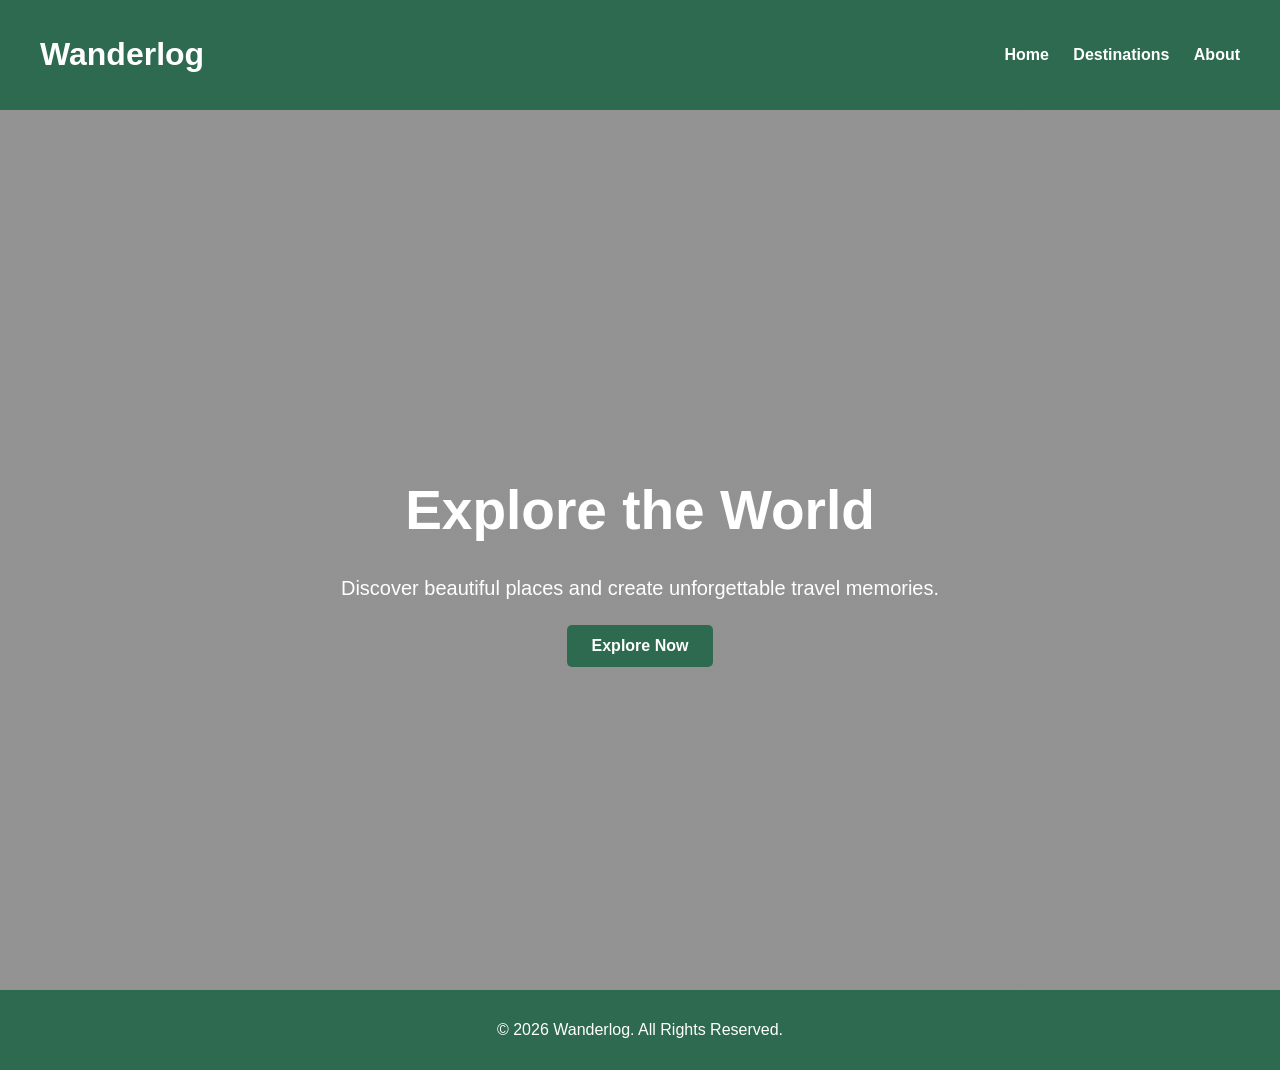
==== index.html @ 3f41f3ac "Created Wanderlog homepage" ====
<!DOCTYPE html>
<html lang="en">
<head>
    <meta charset="UTF-8">
    <meta name="viewport" content="width=device-width, initial-scale=1.0">
    <title>Wanderlog</title>
    <link rel="stylesheet" href="style.css">
</head>
<body>

<header>
    <h1>Wanderlog</h1>

    <nav>
        <a href="#">Home</a>
        <a href="#">Destinations</a>
        <a href="#">About</a>
    </nav>
</header>

<main>
   <section class="hero">
    <h2>Explore the World</h2>
    <p>Discover beautiful places and create unforgettable travel memories.</p>
    <a href="#" class="btn">Explore Now</a>
</section>
</main>

<footer>
    <p>© 2026 Wanderlog. All Rights Reserved.</p>
</footer>

</body>
</html>
---- style.css ----
body {
    margin: 0;
    font-family: Arial, sans-serif;
    background-color: #f4f4f4;
}

header {
    background-color: #2d6a4f;
    color: white;
    display: flex;
    justify-content: space-between;
    align-items: center;
    padding: 15px 40px;
}

nav a {
    color: white;
    text-decoration: none;
    margin-left: 20px;
    font-weight: bold;
}

section {
    text-align: center;
    padding: 80px 20px;
}

section h2 {
    font-size: 40px;
    color: #2d6a4f;
}

section p {
    font-size: 18px;
    color: #555;
}

button {
    background-color: #2d6a4f;
    color: white;
    border: none;
    padding: 12px 25px;
    font-size: 16px;
    border-radius: 5px;
    cursor: pointer;
}

footer {
    background-color: #2d6a4f;
    color: white;
    text-align: center;
    padding: 15px;
}


.hero {
    height: 80vh;
    display: flex;
    flex-direction: column;
    justify-content: center;
    align-items: center;
    text-align: center;
    background: linear-gradient(rgba(0,0,0,0.4), rgba(0,0,0,0.4)),
    url("https://images.unsplash.com/photo-1507525428034-b723cf961d3e");
    background-size: cover;
    background-position: center;
    color: white;
}

.hero h2 {
    font-size: 55px;
    margin-bottom: 15px;
    color:white
}

.hero p {
    font-size: 20px;
    margin-bottom: 25px;
    color:white;
}

.btn {
    background: #2d6a4f;
    color: white;
    padding: 12px 25px;
    text-decoration: none;
    border-radius: 5px;
    font-weight: bold;
}
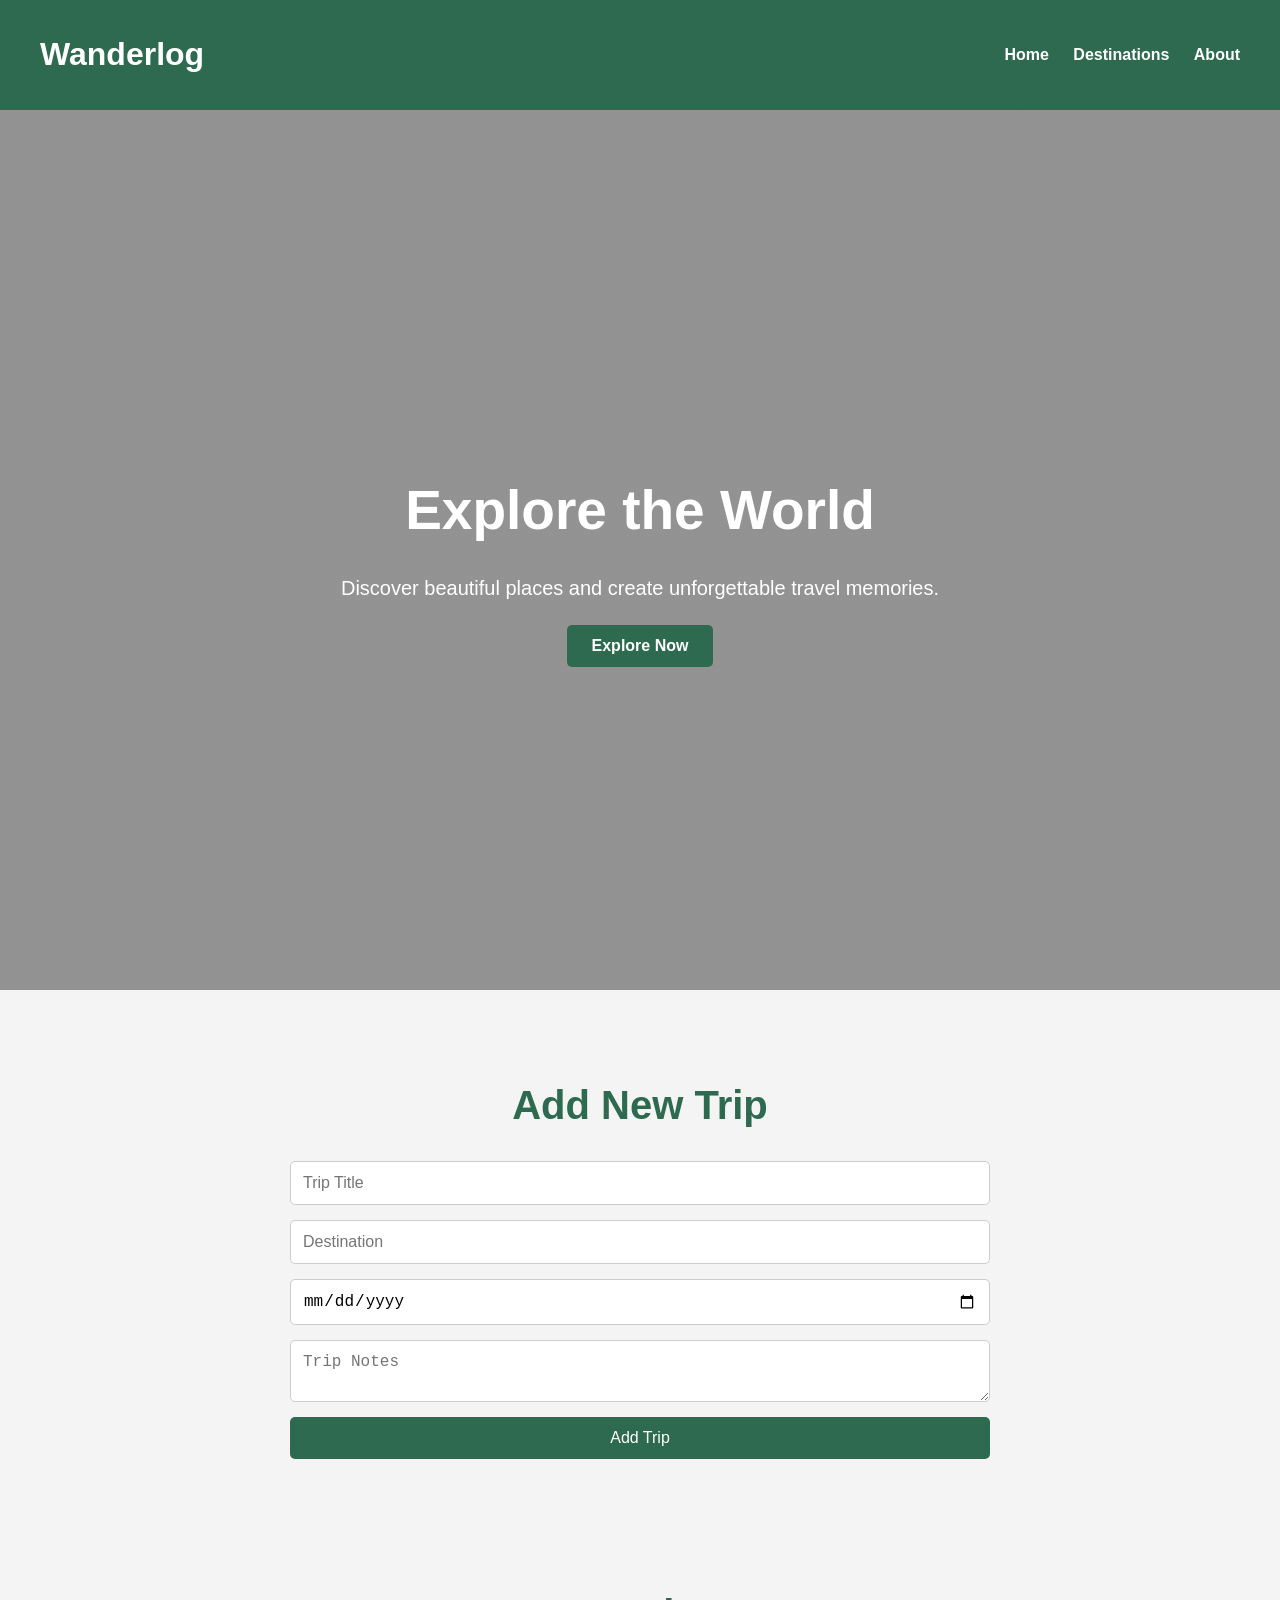
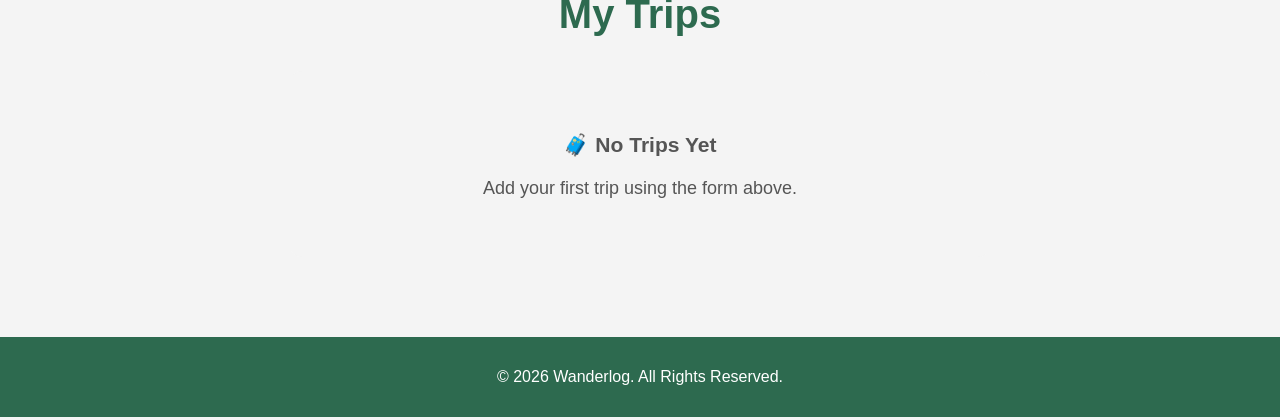
==== commit e5736cf3: "Complete Week 2 - Trip CRUD with LocalStorage" ====
--- a/index.html
+++ b/index.html
@@ -19,16 +19,44 @@
 </header>
 
 <main>
+</header>
    <section class="hero">
     <h2>Explore the World</h2>
     <p>Discover beautiful places and create unforgettable travel memories.</p>
     <a href="#" class="btn">Explore Now</a>
+</section>
+<section class="trip-form">
+
+    <h2>Add New Trip</h2>
+
+    <form id="tripForm">
+
+        <input type="text" id="title" placeholder="Trip Title" required>
+
+        <input type="text" id="destination" placeholder="Destination" required>
+
+        <input type="date" id="date" required>
+
+        <textarea id="notes" placeholder="Trip Notes"></textarea>
+
+        <button type="submit">Add Trip</button>
+
+    </form>
+
+</section>
+
+<section class="trip-list">
+
+    <h2>My Trips</h2>
+
+    <div id="tripContainer"></div>
+
 </section>
 </main>
 
 <footer>
     <p>© 2026 Wanderlog. All Rights Reserved.</p>
 </footer>
-
+<script src="script.js"></script>
 </body>
 </html>
--- a/style.css
+++ b/style.css
@@ -86,4 +86,190 @@
     text-decoration: none;
     border-radius: 5px;
     font-weight: bold;
-}+}
+
+.hero {
+    height: 80vh;
+    display: flex;
+    flex-direction: column;
+    justify-content: center;
+    align-items: center;
+    text-align: center;
+    background: linear-gradient(rgba(0,0,0,0.4), rgba(0,0,0,0.4)),
+    url("https://images.unsplash.com/photo-1507525428034-b723cf961d3e");
+    background-size: cover;
+    background-position: center;
+    color: white;
+}
+
+.hero h2 {
+    font-size: 55px;
+    margin-bottom: 15px;
+}
+
+@media (max-width: 768px) {
+
+    header{
+        flex-direction: column;
+        text-align: center;
+        padding: 20px;
+    }
+
+    nav{
+        margin-top: 15px;
+        display: flex;
+        flex-direction: column;
+        gap: 10px;
+    }
+
+    nav a{
+        margin: 0;
+    }
+
+    .hero h2{
+        font-size: 40px;
+    }
+
+    .hero p{
+        font-size: 16px;
+        padding: 0 15px;
+    }
+
+    .btn{
+        padding: 10px 20px;
+    }
+}
+
+.trip-form,
+.trip-list{
+    max-width:700px;
+    margin:40px auto;
+    padding:20px;
+}
+
+.trip-form h2,
+.trip-list h2{
+    text-align:center;
+    color:#2d6a4f;
+}
+
+#tripForm{
+    display:flex;
+    flex-direction:column;
+    gap:15px;
+}
+
+#tripForm input,
+#tripForm textarea{
+    padding:12px;
+    font-size:16px;
+    border:1px solid #ccc;
+    border-radius:5px;
+}
+
+#tripForm button{
+    background:#2d6a4f;
+    color:white;
+}
+
+.trip-list{
+    padding: 40px;
+    text-align: center;
+}
+
+#tripContainer{
+    display: grid;
+    grid-template-columns: repeat(auto-fit, minmax(280px, 1fr));
+    gap: 20px;
+    margin-top: 30px;
+}
+
+.trip-card{
+    background: white;
+    border-radius: 15px;
+    padding: 20px;
+    box-shadow: 0 8px 20px rgba(0,0,0,0.15);
+    transition: 0.3s;
+    text-align: left;
+}
+
+.trip-card:hover{
+    transform: translateY(-8px);
+}
+
+.trip-card h3{
+    color: #2d6a4f;
+    margin-bottom: 10px;
+}
+
+.trip-card p{
+    margin: 8px 0;
+    color: #555;
+}
+
+.trip-card button{
+    margin-top: 10px;
+    margin-right: 10px;
+    padding: 8px 15px;
+    border: none;
+    border-radius: 5px;
+    cursor: pointer;
+}
+
+.edit-btn{
+    background:#2d6a4f;
+    color:white;
+}
+
+.delete-btn{
+    background:#e63946;
+    color:white;
+}
+
+#tripContainer {
+    display: grid;
+    grid-template-columns: repeat(auto-fit, minmax(280px, 1fr));
+    gap: 20px;
+    margin-top: 30px;
+}
+
+.trip-card {
+    background: linear-gradient(135deg, #2d6a4f, #52b788);
+    color: white;
+    padding: 20px;
+    border-radius: 15px;
+    box-shadow: 0 8px 20px rgba(0,0,0,0.2);
+    transition: 0.3s;
+}
+
+.trip-card:hover {
+    transform: translateY(-8px);
+}
+
+.trip-card h3 {
+    margin: 0;
+    font-size: 24px;
+}
+
+.trip-card p {
+    margin: 10px 0;
+    color: white;
+}
+
+.trip-card .date {
+    background: rgba(255,255,255,0.2);
+    display: inline-block;
+    padding: 5px 12px;
+    border-radius: 20px;
+    font-size: 14px;
+}
+
+.empty-state {
+    text-align: center;
+    padding: 40px;
+    background: #f4f4f4;
+    border-radius: 12px;
+    color: #555;
+    font-size: 18px;
+}
+
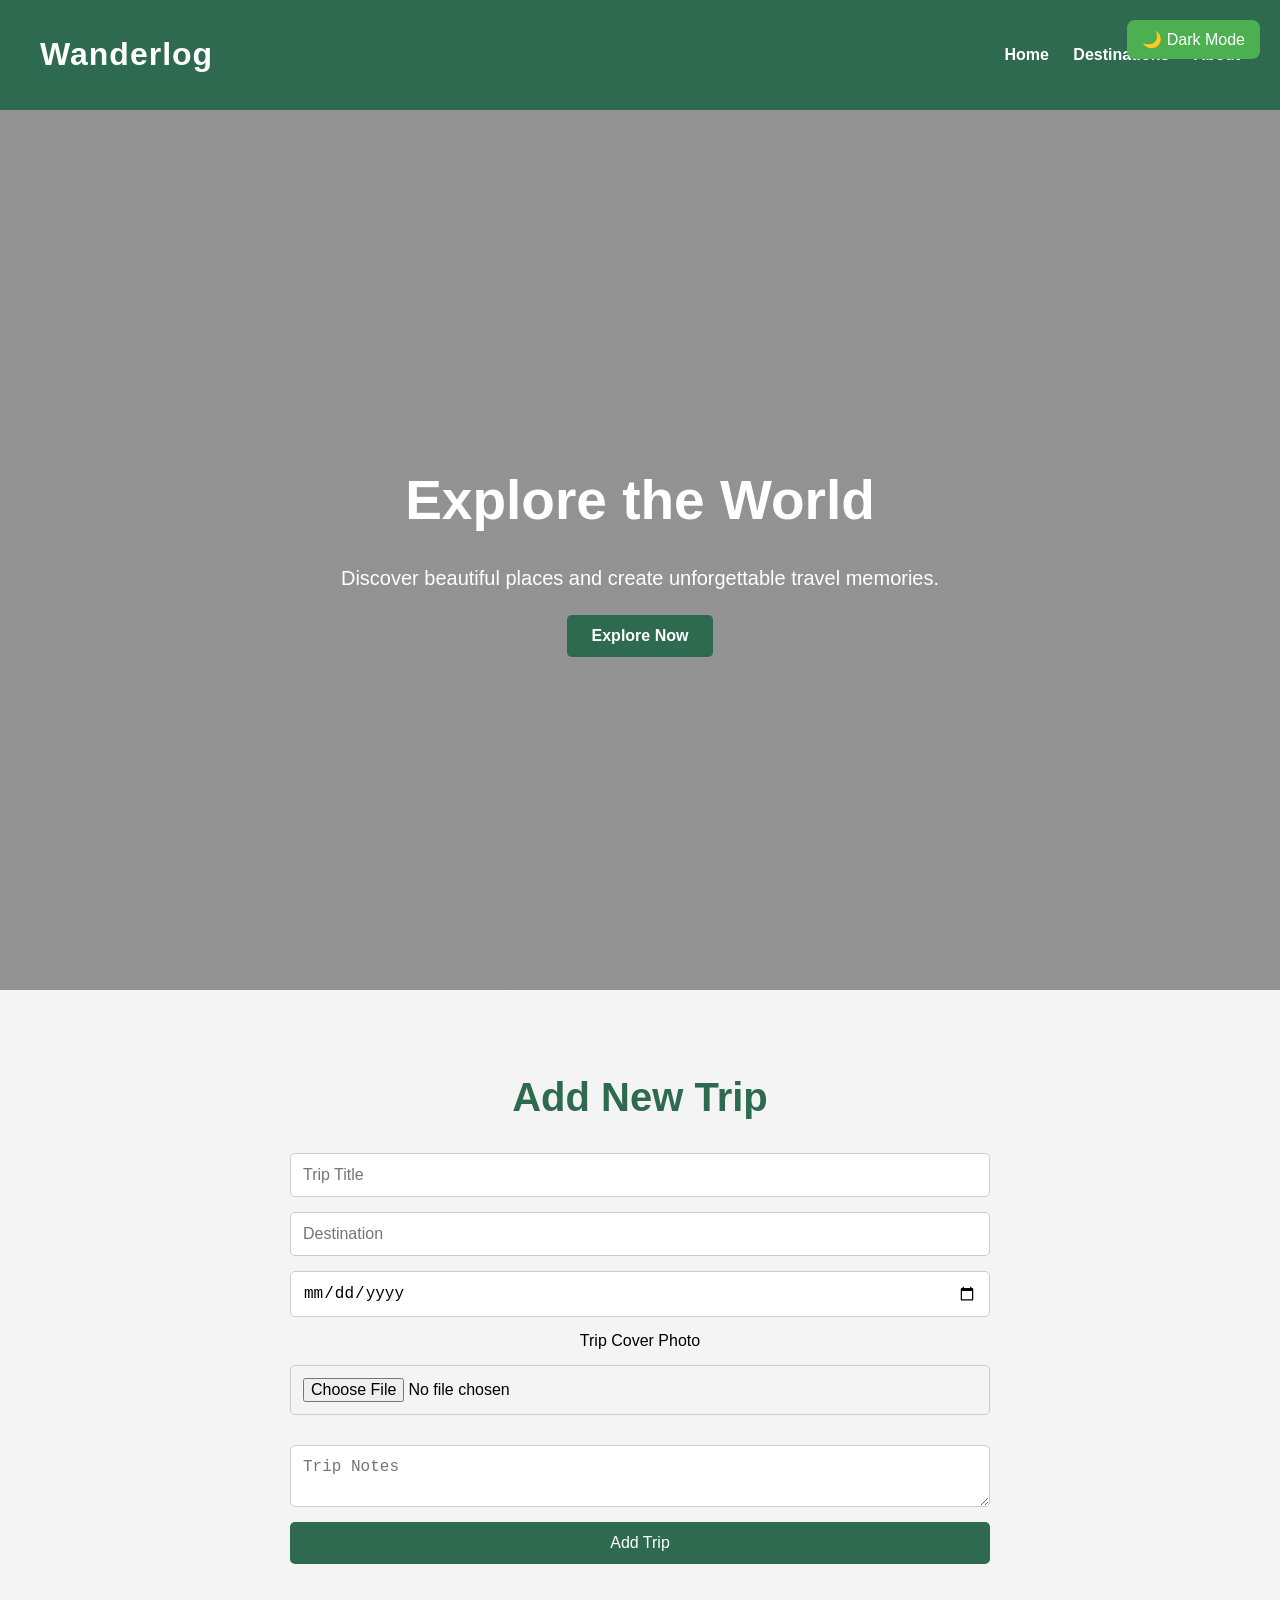
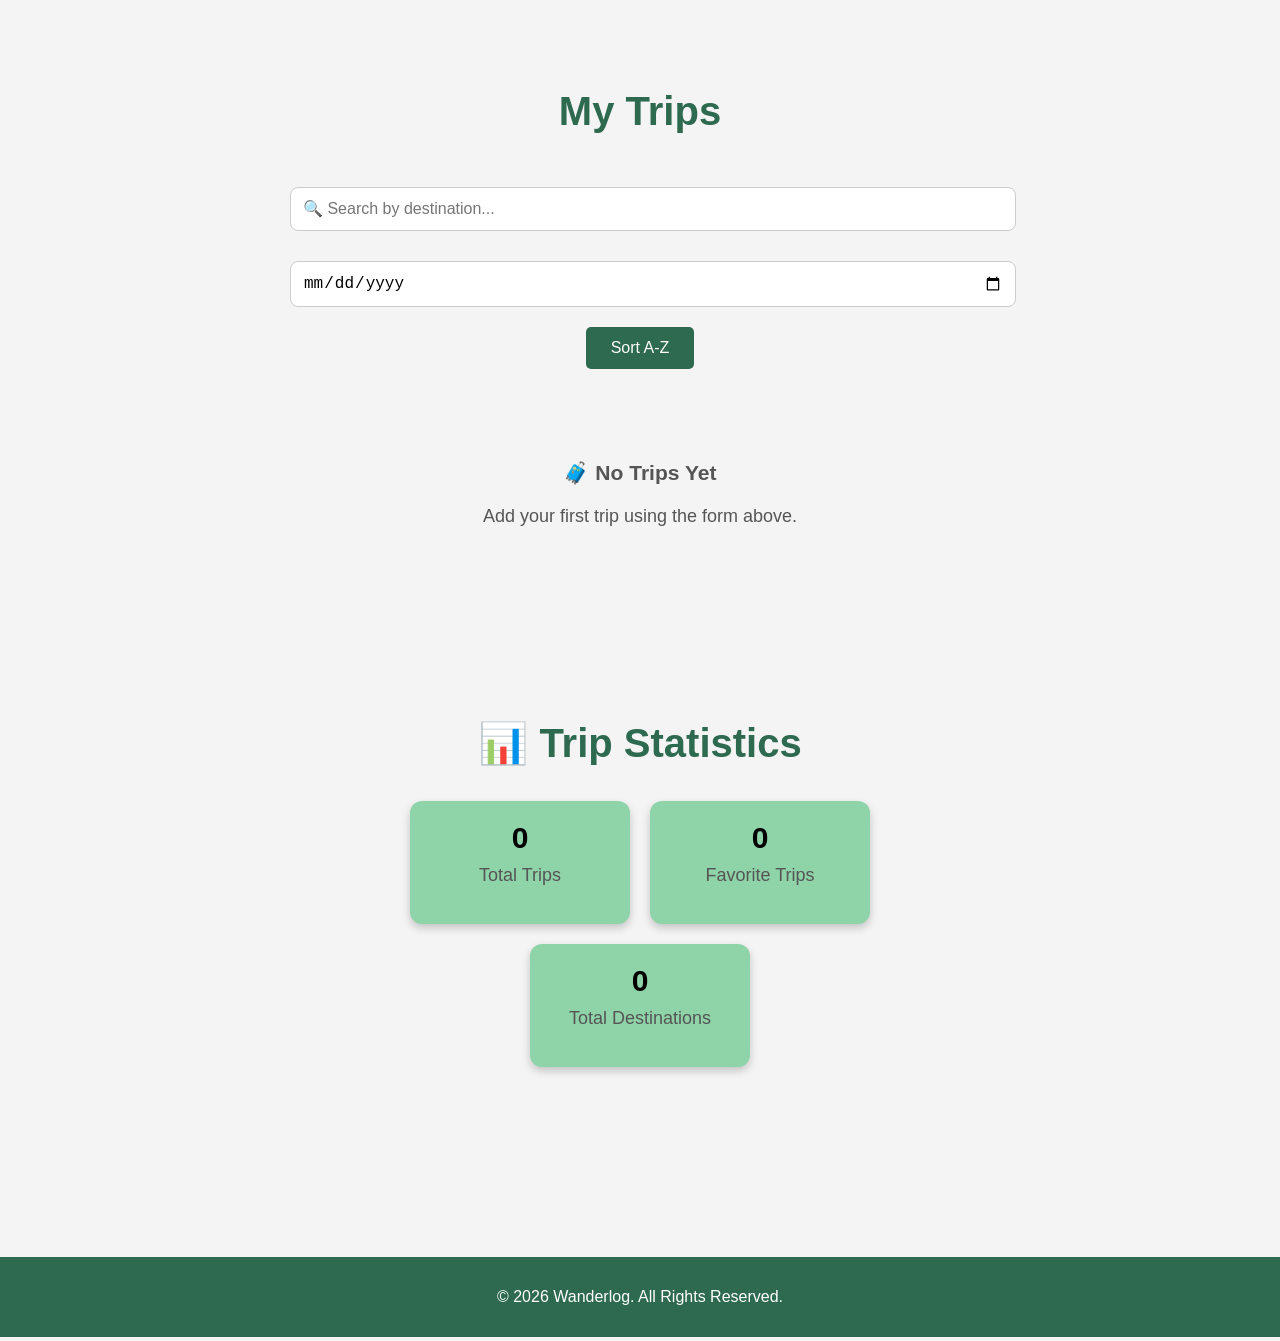
==== commit e5f4fbab: "Added screenshots and update README" ====
--- a/index.html
+++ b/index.html
@@ -18,6 +18,8 @@
     </nav>
 </header>
 
+<button id="themeToggle">🌙 Dark Mode</button>
+
 <main>
 </header>
    <section class="hero">
@@ -36,6 +38,14 @@
         <input type="text" id="destination" placeholder="Destination" required>
 
         <input type="date" id="date" required>
+        <label>Trip Cover Photo</label>
+
+        <input type="file" id="tripImage" accept="image/*">
+
+        <div id="imagePreviewContainer">
+
+        <img id="imagePreview" src="" alt="Image Preview" style="display:none; width:100%; max-width:300px; border-radius:10px; margin-top:10px;">
+        </div>
 
         <textarea id="notes" placeholder="Trip Notes"></textarea>
 
@@ -49,8 +59,56 @@
 
     <h2>My Trips</h2>
 
+    <input
+    type="text" id="searchInput" placeholder="🔍 Search by destination..." onkeyup="searchTrips()"/>
+
+    <input type="date" id="filterDate" onchange="filterTripsByDate()"/>
+
+    <button onclick="sortTrips()"> Sort A-Z</button>
+    
     <div id="tripContainer"></div>
 
+     <section class="stats">
+    
+        <h2>📊 Trip Statistics</h2>
+
+    <div class="stats-box">
+        <div class="stat-card">
+            <h3 id="totalTrips">0</h3>
+            <p>Total Trips</p>
+        </div>
+
+        <div class="stat-card">
+            <h3 id="favoriteTrips">0</h3>
+            <p>Favorite Trips</p>
+        </div>
+        <div class="stat-card">
+            <h3 id="totalDestinations">0</h3>
+            <p>Total Destinations</p>
+        </div>
+    </div>
+
+</section>
+
+
+    <div id="tripDetails" class="trip-details" style="display: none;">
+
+    <h2>Trip Details</h2>
+
+    <img id="detailImage" src="" alt="Trip Image">
+
+    <h3 id="detailTitle"></h3>
+
+    <p><strong>Destination:</strong> <span id="detailDestination"></span></p>
+
+    <p><strong>Date:</strong> <span id="detailDate"></span></p>
+
+    <p><strong>Notes:</strong></p>
+
+    <p id="detailNotes"></p>
+
+    <button onclick="closeDetails()">Close</button>
+</div>
 </section>
 </main>
 
--- a/style.css
+++ b/style.css
@@ -88,25 +88,6 @@
     font-weight: bold;
 }
 
-.hero {
-    height: 80vh;
-    display: flex;
-    flex-direction: column;
-    justify-content: center;
-    align-items: center;
-    text-align: center;
-    background: linear-gradient(rgba(0,0,0,0.4), rgba(0,0,0,0.4)),
-    url("https://images.unsplash.com/photo-1507525428034-b723cf961d3e");
-    background-size: cover;
-    background-position: center;
-    color: white;
-}
-
-.hero h2 {
-    font-size: 55px;
-    margin-bottom: 15px;
-}
-
 @media (max-width: 768px) {
 
     header{
@@ -177,12 +158,6 @@
     text-align: center;
 }
 
-#tripContainer{
-    display: grid;
-    grid-template-columns: repeat(auto-fit, minmax(280px, 1fr));
-    gap: 20px;
-    margin-top: 30px;
-}
 
 .trip-card{
     background: white;
@@ -198,7 +173,7 @@
 }
 
 .trip-card h3{
-    color: #2d6a4f;
+    color: white;
     margin-bottom: 10px;
 }
 
@@ -273,3 +248,214 @@
     font-size: 18px;
 }
 
+#imagePreview {
+    border: 2px solid #ddd;
+    padding: 5px;
+    object-fit: cover;
+}
+
+.trip-image{
+    width:100%;
+    height:220px;
+    object-fit:cover;
+    border-radius:10px;
+    margin-bottom:10px;
+}
+
+.trip-details {
+    max-width: 700px;
+    margin: 30px auto;
+    padding: 20px;
+    background: #ffffff;
+    border-radius: 12px;
+    box-shadow: 0 4px 10px rgba(0,0,0,0.15);
+}
+
+.trip-details img {
+    width: 100%;
+    max-height: 350px;
+    object-fit: cover;
+    border-radius: 10px;
+    margin-bottom: 15px;
+}
+
+.trip-details h2,
+.trip-details h3 {
+    color: white;
+}
+
+.trip-details button {
+    margin-top: 15px;
+    padding: 10px 20px;
+    border: none;
+    background: #2e8b57;
+    color: white;
+    border-radius: 6px;
+    cursor: pointer;
+}
+
+.trip-details button:hover {
+    background:white;
+}
+
+#searchInput{
+    width:100%;
+    padding:12px;
+    margin:20px 0;
+    border-radius:8px;
+    border:1px solid #ccc;
+    font-size:16px;
+}
+
+#filterDate{
+    width:100%;
+    padding:12px;
+    margin:10px 0 20px;
+    border-radius:8px;
+    border:1px solid #ccc;
+    font-size:16px;
+}
+
+.stats{
+    margin:30px;
+    text-align:center;
+}
+
+.stats-box{
+    display:flex;
+    justify-content:center;
+    gap:20px;
+    flex-wrap:wrap;
+}
+
+.stat-card{
+    background:#8fd3a8;
+    padding:20px;
+    border-radius:12px;
+    width:180px;
+    box-shadow:0 4px 8px rgba(0,0,0,.2);
+}
+
+.stat-card h3{
+    font-size:30px;
+    margin:0;
+}
+
+.stat-card p{
+    margin-top:10px;
+}
+
+#themeToggle{
+    position:fixed;
+    top:20px;
+    right:20px;
+    padding:10px 15px;
+    border:none;
+    border-radius:8px;
+    background:#4CAF50;
+    color:white;
+    cursor:pointer;
+    z-index:1000;
+}
+
+body.dark{
+    background:#1b1b1b;
+    color:white;
+}
+
+body.dark .trip-card{
+    background:#2d2d2d;
+    color:white;
+}
+
+body.dark input,
+body.dark textarea{
+    background:#333;
+    color:white;
+    border:1px solid #666;
+}
+
+body.dark .stat-card{
+    background:#2d2d2d;
+    color:white;
+}
+
+@media (max-width: 768px){
+
+    .container{
+        width:95%;
+        margin:auto;
+        padding:15px;
+    }
+
+    .trip-card{
+        width:100%;
+        margin-bottom:20px;
+    }
+
+    .trip-card img{
+        width:100%;
+        height:220px;
+        object-fit:cover;
+    }
+
+    .stats-box{
+        flex-direction:column;
+        align-items:center;
+    }
+
+    input,
+    textarea,
+    button{
+        width:100%;
+        margin:8px 0;
+        box-sizing:border-box;
+    }
+
+    .trip-actions{
+        display:flex;
+        flex-direction:column;
+        gap:10px;
+    }
+
+    #themeToggle{
+        top:10px;
+        right:10px;
+        padding:8px 12px;
+    }
+}
+
+button{
+    transition:0.3s ease;
+}
+
+button:hover{
+    transform:translateY(-2px);
+    opacity:0.9;
+    cursor:pointer;
+}
+
+.trip-card{
+    transition:transform 0.3s ease, box-shadow 0.3s ease;
+}
+
+.trip-card:hover{
+    transform:translateY(-5px);
+    box-shadow:0 8px 20px rgba(0,0,0,0.2);
+}
+
+input:focus,
+textarea:focus{
+    outline:none;
+    border:2px solid #4CAF50;
+    box-shadow:0 0 8px rgba(76,175,80,0.4);
+}
+
+h1{
+    text-align:center;
+    letter-spacing:1px;
+}
+
+h2{
+    margin-top:25px;
+}
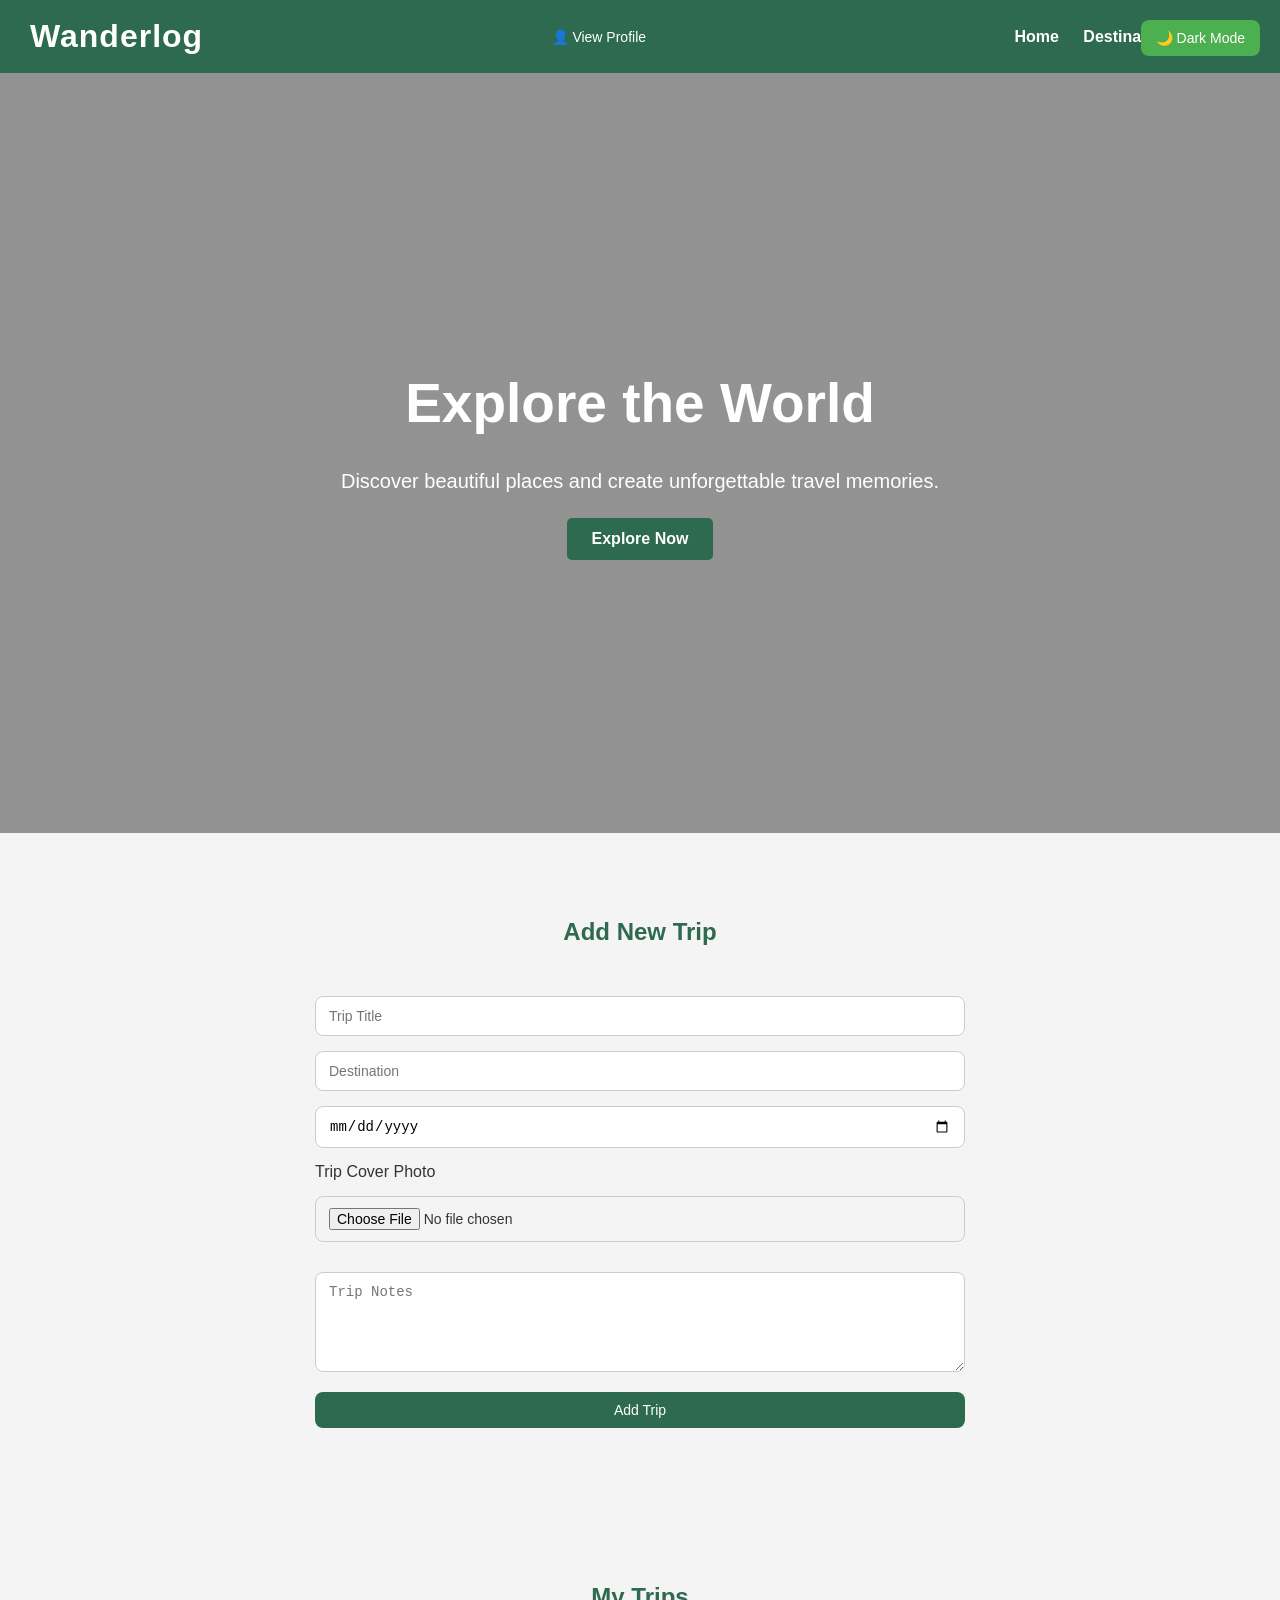
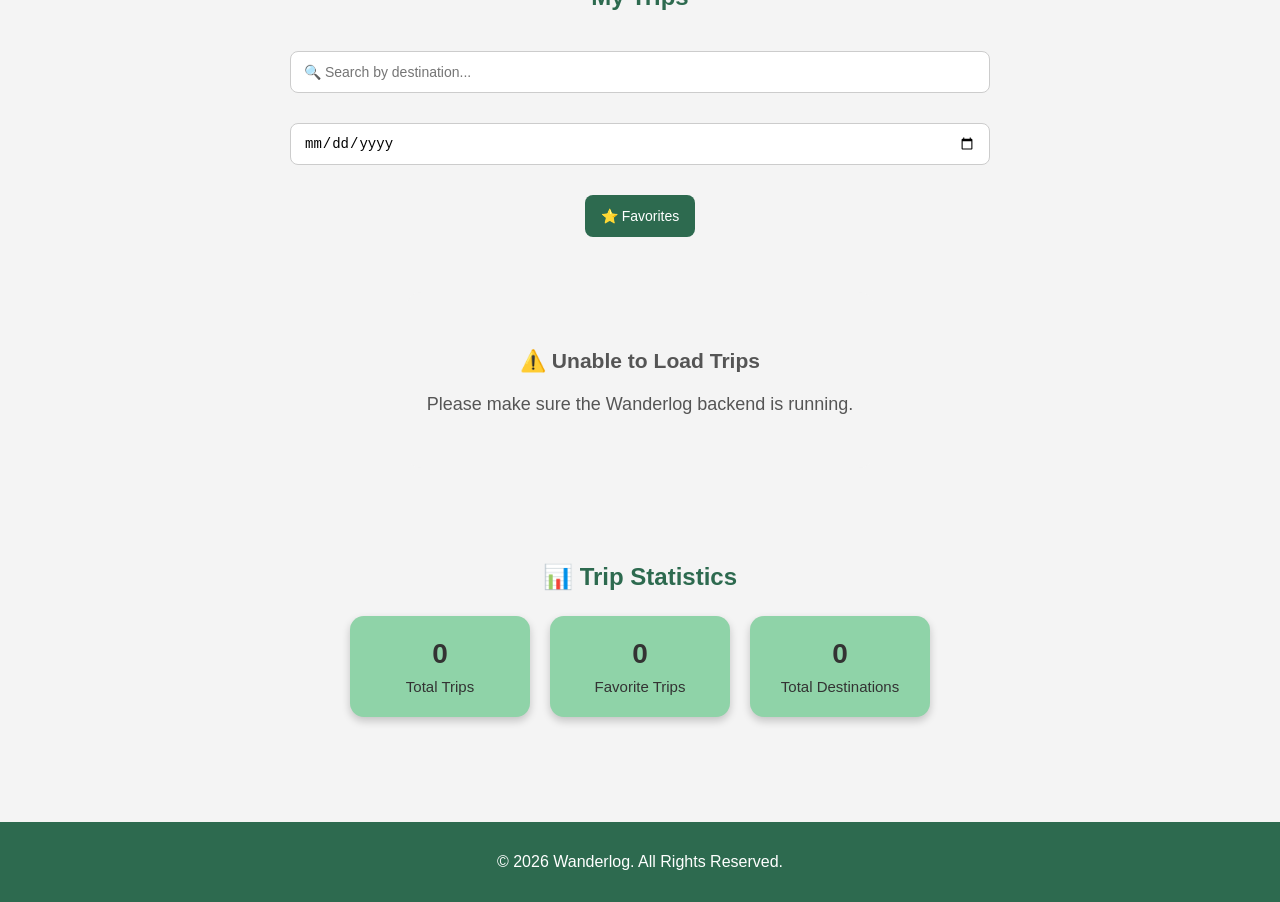
==== commit d2d978dc: "Update Wanderlog full stack project" ====
--- a/index.html
+++ b/index.html
@@ -10,7 +10,7 @@
 
 <header>
     <h1>Wanderlog</h1>
-
+    <button onclick="viewProfile()">👤 View Profile</button> 
     <nav>
         <a href="#">Home</a>
         <a href="#">Destinations</a>
@@ -21,7 +21,6 @@
 <button id="themeToggle">🌙 Dark Mode</button>
 
 <main>
-</header>
    <section class="hero">
     <h2>Explore the World</h2>
     <p>Discover beautiful places and create unforgettable travel memories.</p>
@@ -60,11 +59,13 @@
     <h2>My Trips</h2>
 
     <input
-    type="text" id="searchInput" placeholder="🔍 Search by destination..." onkeyup="searchTrips()"/>
+    type="text" id="searchInput" placeholder="🔍 Search by destination..." onkeyup="applyFilters()"/>
 
-    <input type="date" id="filterDate" onchange="filterTripsByDate()"/>
+    <input type="date" id="filterDate" onchange="applyFilters()"/>
 
-    <button onclick="sortTrips()"> Sort A-Z</button>
+    <button type="button" id="favoriteFilterBtn" onclick="toggleFavoriteFilter()">
+    ⭐ Favorites
+</button>
     
     <div id="tripContainer"></div>
 
--- a/style.css
+++ b/style.css
@@ -1,8 +1,43 @@
+/* ================================
+   WANDERLOG - CLEAN FINAL CSS
+   ================================ */
+
+/* ===== GLOBAL ===== */
+
 body {
     margin: 0;
     font-family: Arial, sans-serif;
     background-color: #f4f4f4;
-}
+    color: #333;
+}
+
+h1 {
+    text-align: center;
+    letter-spacing: 1px;
+}
+
+h2 {
+    margin-top: 25px;
+}
+
+button {
+    background-color: #2d6a4f;
+    color: white;
+    border: none;
+    padding: 10px 16px;
+    font-size: 14px;
+    border-radius: 8px;
+    cursor: pointer;
+    transition: 0.2s ease;
+}
+
+button:hover {
+    transform: translateY(-2px);
+    opacity: 0.9;
+}
+
+
+/* ===== HEADER ===== */
 
 header {
     background-color: #2d6a4f;
@@ -10,7 +45,12 @@
     display: flex;
     justify-content: space-between;
     align-items: center;
-    padding: 15px 40px;
+    gap: 15px;
+    padding: 18px 30px;
+}
+
+header h1 {
+    margin: 0;
 }
 
 nav a {
@@ -20,38 +60,23 @@
     font-weight: bold;
 }
 
-section {
-    text-align: center;
-    padding: 80px 20px;
-}
-
-section h2 {
-    font-size: 40px;
-    color: #2d6a4f;
-}
-
-section p {
-    font-size: 18px;
-    color: #555;
-}
-
-button {
-    background-color: #2d6a4f;
-    color: white;
-    border: none;
-    padding: 12px 25px;
-    font-size: 16px;
-    border-radius: 5px;
+
+/* ===== DARK MODE BUTTON ===== */
+
+#themeToggle {
+    position: fixed;
+    top: 20px;
+    right: 20px;
+    padding: 10px 15px;
+    border-radius: 8px;
+    background: #4CAF50;
+    color: white;
     cursor: pointer;
-}
-
-footer {
-    background-color: #2d6a4f;
-    color: white;
-    text-align: center;
-    padding: 15px;
-}
-
+    z-index: 1000;
+}
+
+
+/* ===== HERO ===== */
 
 .hero {
     height: 80vh;
@@ -60,23 +85,27 @@
     justify-content: center;
     align-items: center;
     text-align: center;
-    background: linear-gradient(rgba(0,0,0,0.4), rgba(0,0,0,0.4)),
-    url("https://images.unsplash.com/photo-1507525428034-b723cf961d3e");
+
+    background:
+        linear-gradient(rgba(0,0,0,0.4), rgba(0,0,0,0.4)),
+        url("https://images.unsplash.com/photo-1507525428034-b723cf961d3e");
+
     background-size: cover;
     background-position: center;
     color: white;
+    padding: 20px;
 }
 
 .hero h2 {
     font-size: 55px;
     margin-bottom: 15px;
-    color:white
+    color: white;
 }
 
 .hero p {
     font-size: 20px;
     margin-bottom: 25px;
-    color:white;
+    color: white;
 }
 
 .btn {
@@ -88,118 +117,118 @@
     font-weight: bold;
 }
 
-@media (max-width: 768px) {
-
-    header{
-        flex-direction: column;
-        text-align: center;
-        padding: 20px;
-    }
-
-    nav{
-        margin-top: 15px;
-        display: flex;
-        flex-direction: column;
-        gap: 10px;
-    }
-
-    nav a{
-        margin: 0;
-    }
-
-    .hero h2{
-        font-size: 40px;
-    }
-
-    .hero p{
-        font-size: 16px;
-        padding: 0 15px;
-    }
-
-    .btn{
-        padding: 10px 20px;
-    }
-}
+
+/* ===== TRIP FORM ===== */
 
 .trip-form,
-.trip-list{
-    max-width:700px;
-    margin:40px auto;
-    padding:20px;
+.trip-list {
+    max-width: 700px;
+    margin: 40px auto;
+    padding: 20px;
 }
 
 .trip-form h2,
-.trip-list h2{
-    text-align:center;
-    color:#2d6a4f;
-}
-
-#tripForm{
-    display:flex;
-    flex-direction:column;
-    gap:15px;
+.trip-list h2 {
+    text-align: center;
+    color: #2d6a4f;
+}
+
+#tripForm {
+    max-width: 700px;
+    margin: 25px auto;
+    padding: 25px;
+    display: flex;
+    flex-direction: column;
+    gap: 15px;
+    box-sizing: border-box;
 }
 
 #tripForm input,
-#tripForm textarea{
-    padding:12px;
-    font-size:16px;
-    border:1px solid #ccc;
-    border-radius:5px;
-}
-
-#tripForm button{
-    background:#2d6a4f;
-    color:white;
-}
-
-.trip-list{
-    padding: 40px;
-    text-align: center;
-}
-
-
-.trip-card{
-    background: white;
-    border-radius: 15px;
-    padding: 20px;
-    box-shadow: 0 8px 20px rgba(0,0,0,0.15);
-    transition: 0.3s;
-    text-align: left;
-}
-
-.trip-card:hover{
-    transform: translateY(-8px);
-}
-
-.trip-card h3{
-    color: white;
-    margin-bottom: 10px;
-}
-
-.trip-card p{
-    margin: 8px 0;
-    color: #555;
-}
-
-.trip-card button{
-    margin-top: 10px;
-    margin-right: 10px;
-    padding: 8px 15px;
-    border: none;
-    border-radius: 5px;
-    cursor: pointer;
-}
-
-.edit-btn{
-    background:#2d6a4f;
-    color:white;
-}
-
-.delete-btn{
-    background:#e63946;
-    color:white;
-}
+#tripForm textarea,
+#tripForm select {
+    width: 100%;
+    padding: 11px 13px;
+    margin: 0;
+    border: 1px solid #ccc;
+    border-radius: 8px;
+    font-size: 14px;
+    box-sizing: border-box;
+}
+
+#tripForm textarea {
+    min-height: 100px;
+    resize: vertical;
+}
+
+#tripForm input:focus,
+#tripForm textarea:focus,
+#tripForm select:focus {
+    outline: none;
+    border-color: #666;
+}
+
+#tripForm button {
+    margin-top: 5px;
+}
+
+
+/* ===== IMAGE PREVIEW ===== */
+
+#imagePreview {
+    max-width: 100%;
+    max-height: 250px;
+    object-fit: cover;
+    border: 2px solid #ddd;
+    padding: 5px;
+    border-radius: 10px;
+    margin: 10px 0;
+}
+
+.trip-image {
+    width: 100%;
+    height: 220px;
+    object-fit: cover;
+    border-radius: 10px;
+    margin-bottom: 12px;
+}
+
+
+/* ===== SEARCH & FILTER ===== */
+
+#searchInput,
+#filterDate {
+    width: 100%;
+    padding: 10px 13px;
+    border: 1px solid #ccc;
+    border-radius: 8px;
+    font-size: 14px;
+    min-height: 42px;
+    box-sizing: border-box;
+}
+
+#searchInput {
+    margin: 20px 0;
+}
+
+#filterDate {
+    margin: 10px 0 20px;
+}
+
+#searchInput:focus,
+#filterDate:focus {
+    outline: none;
+    border-color: #666;
+}
+
+#favoriteFilterBtn {
+    min-height: 42px;
+    border-radius: 8px;
+    display:block;
+    margin: 10px auto 20px;
+}
+
+
+/* ===== TRIP CONTAINER ===== */
 
 #tripContainer {
     display: grid;
@@ -208,22 +237,28 @@
     margin-top: 30px;
 }
 
+
+/* ===== TRIP CARD ===== */
+
 .trip-card {
     background: linear-gradient(135deg, #2d6a4f, #52b788);
     color: white;
-    padding: 20px;
-    border-radius: 15px;
-    box-shadow: 0 8px 20px rgba(0,0,0,0.2);
-    transition: 0.3s;
+    padding: 18px;
+    border-radius: 14px;
+    box-shadow: 0 4px 14px rgba(0,0,0,0.10);
+    transition: transform 0.2s ease, box-shadow 0.2s ease;
+    text-align: left;
 }
 
 .trip-card:hover {
-    transform: translateY(-8px);
+    transform: translateY(-3px);
+    box-shadow: 0 7px 20px rgba(0,0,0,0.15);
 }
 
 .trip-card h3 {
-    margin: 0;
+    margin: 0 0 10px;
     font-size: 24px;
+    color: white;
 }
 
 .trip-card p {
@@ -239,28 +274,28 @@
     font-size: 14px;
 }
 
+.trip-card button {
+    margin: 5px 4px 0 0;
+    padding: 9px 13px;
+    border-radius: 8px;
+}
+
+
+/* ===== EMPTY STATE ===== */
+
 .empty-state {
     text-align: center;
-    padding: 40px;
+    padding: 35px 20px;
     background: #f4f4f4;
-    border-radius: 12px;
+    border-radius: 14px;
+    margin: 25px auto;
+    max-width: 600px;
     color: #555;
     font-size: 18px;
 }
 
-#imagePreview {
-    border: 2px solid #ddd;
-    padding: 5px;
-    object-fit: cover;
-}
-
-.trip-image{
-    width:100%;
-    height:220px;
-    object-fit:cover;
-    border-radius:10px;
-    margin-bottom:10px;
-}
+
+/* ===== TRIP DETAILS ===== */
 
 .trip-details {
     max-width: 700px;
@@ -281,181 +316,253 @@
 
 .trip-details h2,
 .trip-details h3 {
-    color: white;
+    color: #2d6a4f;
 }
 
 .trip-details button {
     margin-top: 15px;
-    padding: 10px 20px;
-    border: none;
-    background: #2e8b57;
-    color: white;
-    border-radius: 6px;
-    cursor: pointer;
-}
-
-.trip-details button:hover {
-    background:white;
-}
-
-#searchInput{
-    width:100%;
-    padding:12px;
-    margin:20px 0;
-    border-radius:8px;
-    border:1px solid #ccc;
-    font-size:16px;
-}
-
-#filterDate{
-    width:100%;
-    padding:12px;
-    margin:10px 0 20px;
-    border-radius:8px;
-    border:1px solid #ccc;
-    font-size:16px;
-}
-
-.stats{
-    margin:30px;
-    text-align:center;
-}
-
-.stats-box{
-    display:flex;
-    justify-content:center;
-    gap:20px;
-    flex-wrap:wrap;
-}
-
-.stat-card{
-    background:#8fd3a8;
-    padding:20px;
-    border-radius:12px;
-    width:180px;
-    box-shadow:0 4px 8px rgba(0,0,0,.2);
-}
-
-.stat-card h3{
-    font-size:30px;
-    margin:0;
-}
-
-.stat-card p{
-    margin-top:10px;
-}
-
-#themeToggle{
-    position:fixed;
-    top:20px;
-    right:20px;
-    padding:10px 15px;
-    border:none;
-    border-radius:8px;
-    background:#4CAF50;
-    color:white;
-    cursor:pointer;
-    z-index:1000;
-}
-
-body.dark{
-    background:#1b1b1b;
-    color:white;
-}
-
-body.dark .trip-card{
-    background:#2d2d2d;
-    color:white;
+}
+
+
+/* ===== STATISTICS ===== */
+
+.stats {
+    max-width: 900px;
+    margin: 35px auto;
+    padding: 10px;
+    text-align: center;
+}
+
+.stats h2 {
+    margin-bottom: 25px;
+}
+
+.stats-box {
+    display: flex;
+    justify-content: center;
+    gap: 20px;
+    flex-wrap: wrap;
+}
+
+.stat-card {
+    min-width: 180px;
+    width: 180px;
+    padding: 22px;
+    background: #8fd3a8;
+    border-radius: 14px;
+    text-align: center;
+    box-sizing: border-box;
+    box-shadow: 0 4px 8px rgba(0,0,0,0.2);
+    transition: transform 0.2s ease;
+}
+
+.stat-card:hover {
+    transform: translateY(-3px);
+}
+
+.stat-card h3 {
+    font-size: 28px;
+    margin: 0 0 8px;
+}
+
+.stat-card p {
+    margin: 0;
+    font-size: 15px;
+}
+
+
+/* ===== PROFILE ===== */
+
+.profile {
+    max-width: 700px;
+    margin: 30px auto;
+    padding: 30px;
+    border-radius: 16px;
+    text-align: center;
+}
+
+.profile h2 {
+    margin-bottom: 15px;
+}
+
+.profile h3 {
+    font-size: 24px;
+    margin: 10px 0;
+}
+
+.profile p {
+    line-height: 1.6;
+    margin: 18px 0;
+}
+
+.profile button {
+    padding: 10px 16px;
+}
+
+
+/* ===== FOOTER ===== */
+
+footer {
+    background-color: #2d6a4f;
+    color: white;
+    text-align: center;
+    padding: 15px;
+}
+
+
+/* ===== DARK MODE ===== */
+
+body.dark {
+    background: #1b1b1b;
+    color: white;
+}
+
+body.dark .trip-card {
+    background: #2d2d2d;
+    color: white;
 }
 
 body.dark input,
-body.dark textarea{
-    background:#333;
-    color:white;
-    border:1px solid #666;
-}
-
-body.dark .stat-card{
-    background:#2d2d2d;
-    color:white;
-}
-
-@media (max-width: 768px){
-
-    .container{
-        width:95%;
-        margin:auto;
-        padding:15px;
-    }
-
-    .trip-card{
-        width:100%;
-        margin-bottom:20px;
-    }
-
-    .trip-card img{
-        width:100%;
-        height:220px;
-        object-fit:cover;
-    }
-
-    .stats-box{
-        flex-direction:column;
-        align-items:center;
-    }
-
-    input,
-    textarea,
-    button{
-        width:100%;
-        margin:8px 0;
-        box-sizing:border-box;
-    }
-
-    .trip-actions{
-        display:flex;
-        flex-direction:column;
-        gap:10px;
-    }
-
-    #themeToggle{
-        top:10px;
-        right:10px;
-        padding:8px 12px;
-    }
-}
-
-button{
-    transition:0.3s ease;
-}
-
-button:hover{
-    transform:translateY(-2px);
-    opacity:0.9;
-    cursor:pointer;
-}
-
-.trip-card{
-    transition:transform 0.3s ease, box-shadow 0.3s ease;
-}
-
-.trip-card:hover{
-    transform:translateY(-5px);
-    box-shadow:0 8px 20px rgba(0,0,0,0.2);
-}
-
-input:focus,
-textarea:focus{
-    outline:none;
-    border:2px solid #4CAF50;
-    box-shadow:0 0 8px rgba(76,175,80,0.4);
-}
-
-h1{
-    text-align:center;
-    letter-spacing:1px;
-}
-
-h2{
-    margin-top:25px;
+body.dark textarea {
+    background: #333;
+    color: white;
+    border: 1px solid #666;
+}
+
+body.dark .stat-card {
+    background: #2d2d2d;
+    color: white;
+}
+
+body.dark .trip-details {
+    background: #2d2d2d;
+    color: white;
+}
+
+body.dark .empty-state {
+    background: #2d2d2d;
+    color: white;
+}
+
+
+/* ===== MOBILE RESPONSIVE ===== */
+
+@media (max-width: 768px) {
+
+    header {
+        flex-direction: column;
+        text-align: center;
+        padding: 20px;
+        gap: 12px;
+    }
+
+    header h1 {
+        font-size: 26px;
+    }
+
+    header button {
+        width: 90%;
+        max-width: 300px;
+    }
+
+    nav {
+        margin-top: 15px;
+        display: flex;
+        flex-direction: column;
+        gap: 10px;
+    }
+
+    nav a {
+        margin: 0;
+    }
+
+    .hero {
+        height: 70vh;
+    }
+
+    .hero h2 {
+        font-size: 40px;
+    }
+
+    .hero p {
+        font-size: 16px;
+        padding: 0 15px;
+    }
+
+    .btn {
+        padding: 10px 20px;
+    }
+
+    .trip-form,
+    .trip-list {
+        width: 90%;
+        margin: 30px auto;
+        padding: 15px;
+        box-sizing: border-box;
+    }
+
+    #tripForm {
+        width: 100%;
+        padding: 15px;
+    }
+
+    #tripForm input,
+    #tripForm textarea,
+    #tripForm button {
+        width: 100%;
+        box-sizing: border-box;
+    }
+
+    #tripContainer {
+        grid-template-columns: 1fr;
+    }
+
+    .trip-card {
+        width: 100%;
+        box-sizing: border-box;
+        margin-bottom: 10px;
+    }
+
+    .trip-card button {
+        width: 100%;
+        margin: 5px 0;
+    }
+
+    .trip-image {
+        width: 100%;
+        height: auto;
+    }
+
+    .stats-box {
+        flex-direction: column;
+        align-items: center;
+    }
+
+    .stat-card {
+        width: 80%;
+        max-width: 300px;
+    }
+
+    #themeToggle {
+        top: 10px;
+        right: 10px;
+        padding: 8px 12px;
+    }
+
+    .profile {
+        width: 90%;
+        margin: 20px auto;
+        box-sizing: border-box;
+    }
+}
+
+/* ===== INPUT FOCUS EFFECT ===== */
+
+#tripForm input:focus,
+#tripForm textarea:focus,
+#searchInput:focus,
+#filterDate:focus {
+    outline: none;
+    border: 2px solid #4f9da6;
+    box-shadow: 0 0 8px rgba(79, 157, 166, 0.34);
 }
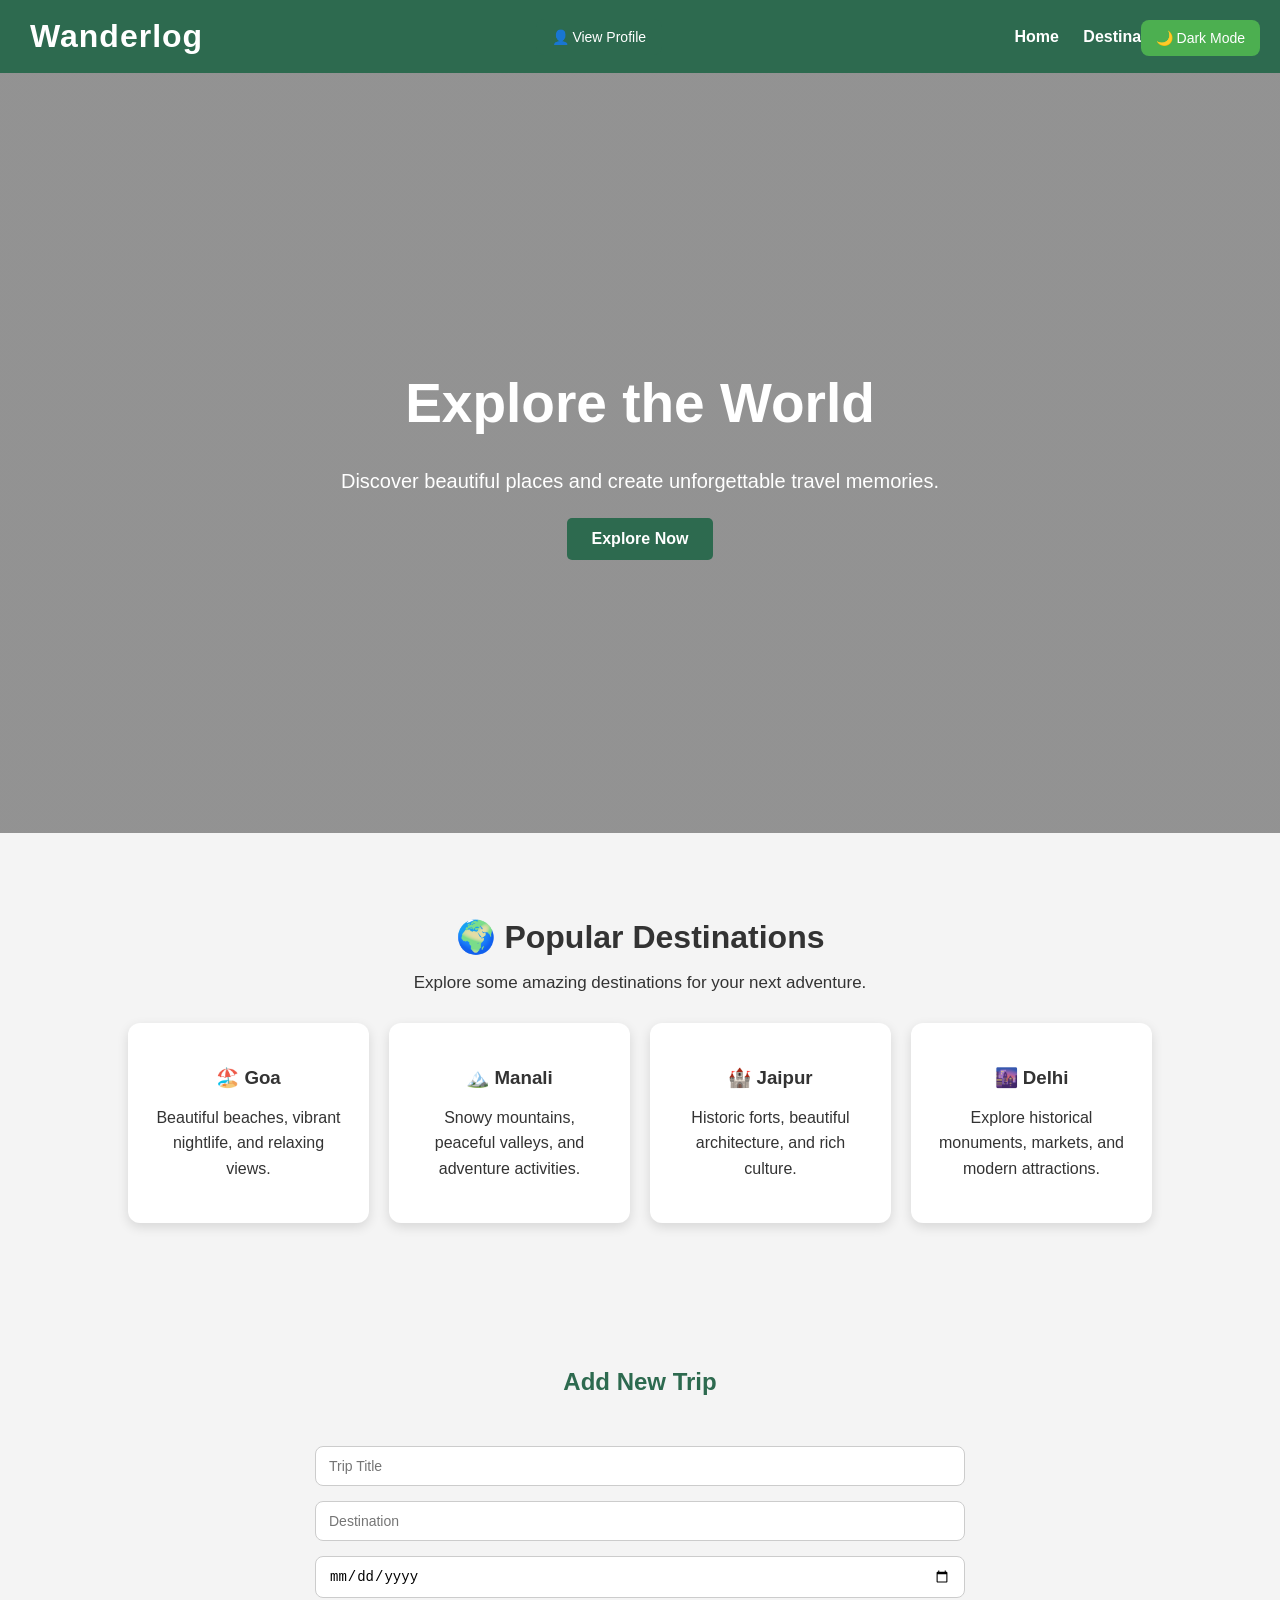
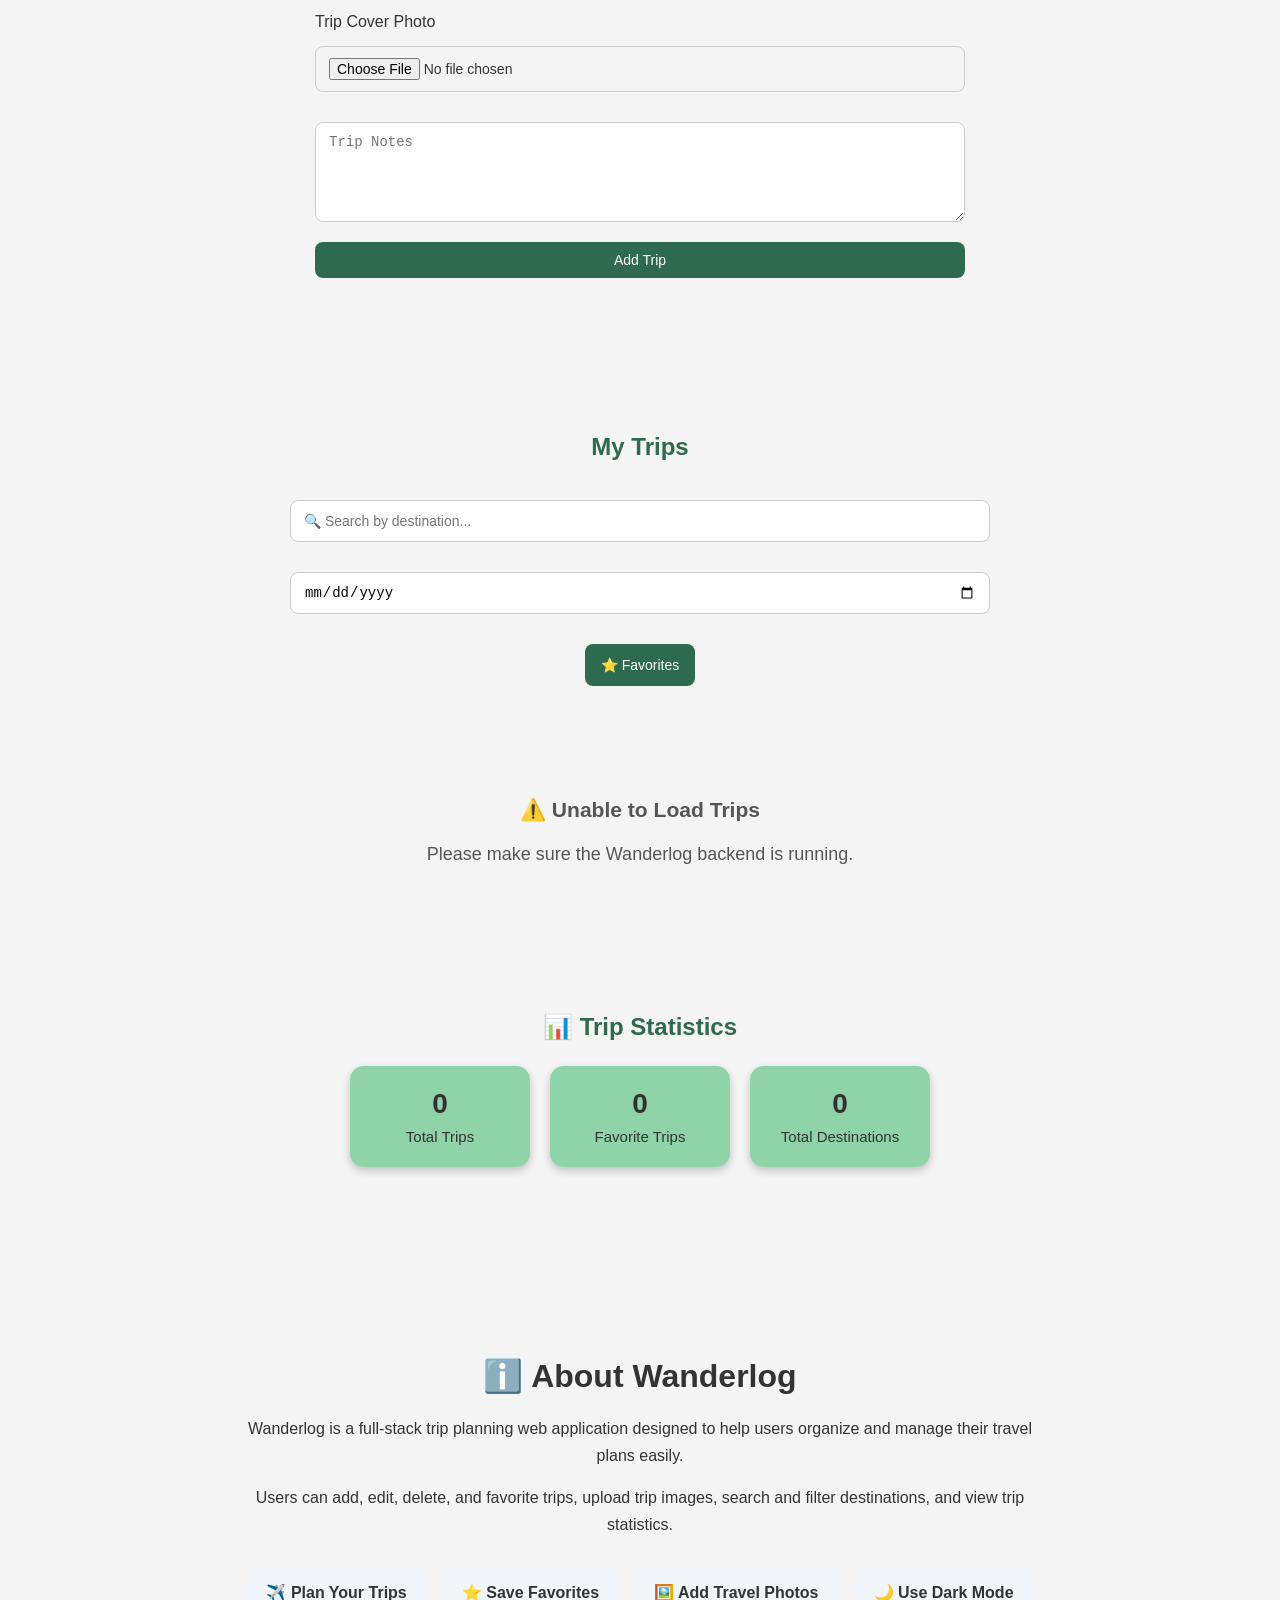
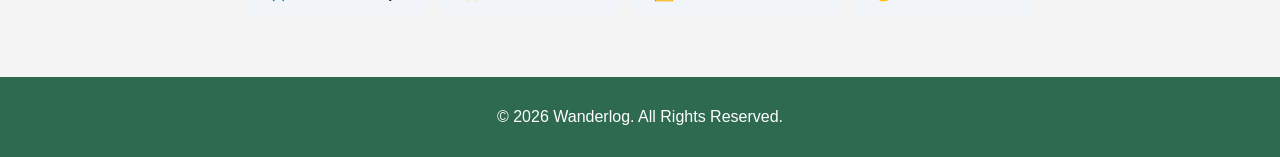
==== commit 62d36161: "Add destinations and about sections" ====
--- a/index.html
+++ b/index.html
@@ -12,21 +12,55 @@
     <h1>Wanderlog</h1>
     <button onclick="viewProfile()">👤 View Profile</button> 
     <nav>
-        <a href="#">Home</a>
-        <a href="#">Destinations</a>
-        <a href="#">About</a>
+        <a href="#home">Home</a>
+        <a href="#destinations">Destinations</a>
+        <a href="#about">About</a>
     </nav>
 </header>
 
 <button id="themeToggle">🌙 Dark Mode</button>
 
 <main>
-   <section class="hero">
+   <section class="hero" id="home">
     <h2>Explore the World</h2>
     <p>Discover beautiful places and create unforgettable travel memories.</p>
-    <a href="#" class="btn">Explore Now</a>
+    <a href="#tripFormSection" class="btn">Explore Now</a>
 </section>
-<section class="trip-form">
+
+<section id="destinations" class="destinations">
+
+    <h2>🌍 Popular Destinations</h2>
+
+    <p class="section-description">
+        Explore some amazing destinations for your next adventure.
+    </p>
+
+    <div class="destination-container">
+
+        <div class="destination-card">
+            <h3>🏖️ Goa</h3>
+            <p>Beautiful beaches, vibrant nightlife, and relaxing views.</p>
+        </div>
+
+        <div class="destination-card">
+            <h3>🏔️ Manali</h3>
+            <p>Snowy mountains, peaceful valleys, and adventure activities.</p>
+        </div>
+
+        <div class="destination-card">
+            <h3>🏰 Jaipur</h3>
+            <p>Historic forts, beautiful architecture, and rich culture.</p>
+        </div>
+
+        <div class="destination-card">
+            <h3>🌆 Delhi</h3>
+            <p>Explore historical monuments, markets, and modern attractions.</p>
+        </div>
+
+    </div>
+
+</section>
+<section class="trip-form" id="tripFormSection">
 
     <h2>Add New Trip</h2>
 
@@ -111,6 +145,42 @@
     <button onclick="closeDetails()">Close</button>
 </div>
 </section>
+
+<section id="about" class="about">
+
+    <h2>ℹ️ About Wanderlog</h2>
+
+    <p>
+        Wanderlog is a full-stack trip planning web application designed
+        to help users organize and manage their travel plans easily.
+    </p>
+
+    <p>
+        Users can add, edit, delete, and favorite trips, upload trip
+        images, search and filter destinations, and view trip statistics.
+    </p>
+
+    <div class="about-features">
+
+        <div>
+            ✈️ Plan Your Trips
+        </div>
+
+        <div>
+            ⭐ Save Favorites
+        </div>
+
+        <div>
+            🖼️ Add Travel Photos
+        </div>
+
+        <div>
+            🌙 Use Dark Mode
+        </div>
+
+    </div>
+
+</section>
 </main>
 
 <footer>
--- a/style.css
+++ b/style.css
@@ -3,6 +3,10 @@
    ================================ */
 
 /* ===== GLOBAL ===== */
+
+html {
+    scroll-behavior: smooth;
+}
 
 body {
     margin: 0;
@@ -565,4 +569,127 @@
     outline: none;
     border: 2px solid #4f9da6;
     box-shadow: 0 0 8px rgba(79, 157, 166, 0.34);
+}
+
+/* ================================
+   DESTINATIONS SECTION
+================================ */
+
+.destinations {
+    padding: 60px 10%;
+    text-align: center;
+}
+
+.destinations h2 {
+    font-size: 32px;
+    margin-bottom: 10px;
+}
+
+.section-description {
+    margin-bottom: 30px;
+    font-size: 17px;
+}
+
+.destination-container {
+    display: grid;
+    grid-template-columns: repeat(4, 1fr);
+    gap: 20px;
+}
+
+.destination-card {
+    padding: 25px;
+    border-radius: 12px;
+    background: white;
+    box-shadow: 0 4px 12px rgba(0, 0, 0, 0.12);
+    transition: transform 0.3s ease;
+}
+
+.destination-card:hover {
+    transform: translateY(-8px);
+}
+
+.destination-card h3 {
+    margin-bottom: 12px;
+}
+
+.destination-card p {
+    line-height: 1.6;
+}
+
+
+/* ================================
+   ABOUT SECTION
+================================ */
+
+.about {
+    padding: 60px 10%;
+    text-align: center;
+}
+
+.about h2 {
+    font-size: 32px;
+    margin-bottom: 20px;
+}
+
+.about p {
+    max-width: 800px;
+    margin: 15px auto;
+    line-height: 1.7;
+}
+
+.about-features {
+    display: flex;
+    justify-content: center;
+    flex-wrap: wrap;
+    gap: 15px;
+    margin-top: 30px;
+}
+
+.about-features div {
+    padding: 15px 20px;
+    border-radius: 10px;
+    background: #f1f5f9;
+    font-weight: 600;
+}
+
+
+/* ================================
+   DARK MODE SUPPORT
+================================ */
+
+.dark .destination-card {
+    background: #1e293b;
+    color: white;
+}
+
+.dark .about-features div {
+    background: #334155;
+    color: white;
+}
+
+
+/* ================================
+   RESPONSIVE DESIGN
+================================ */
+
+@media (max-width: 900px) {
+
+    .destination-container {
+        grid-template-columns: repeat(2, 1fr);
+    }
+
+}
+
+
+@media (max-width: 600px) {
+
+    .destination-container {
+        grid-template-columns: 1fr;
+    }
+
+    .destinations,
+    .about {
+        padding: 40px 5%;
+    }
+
 }
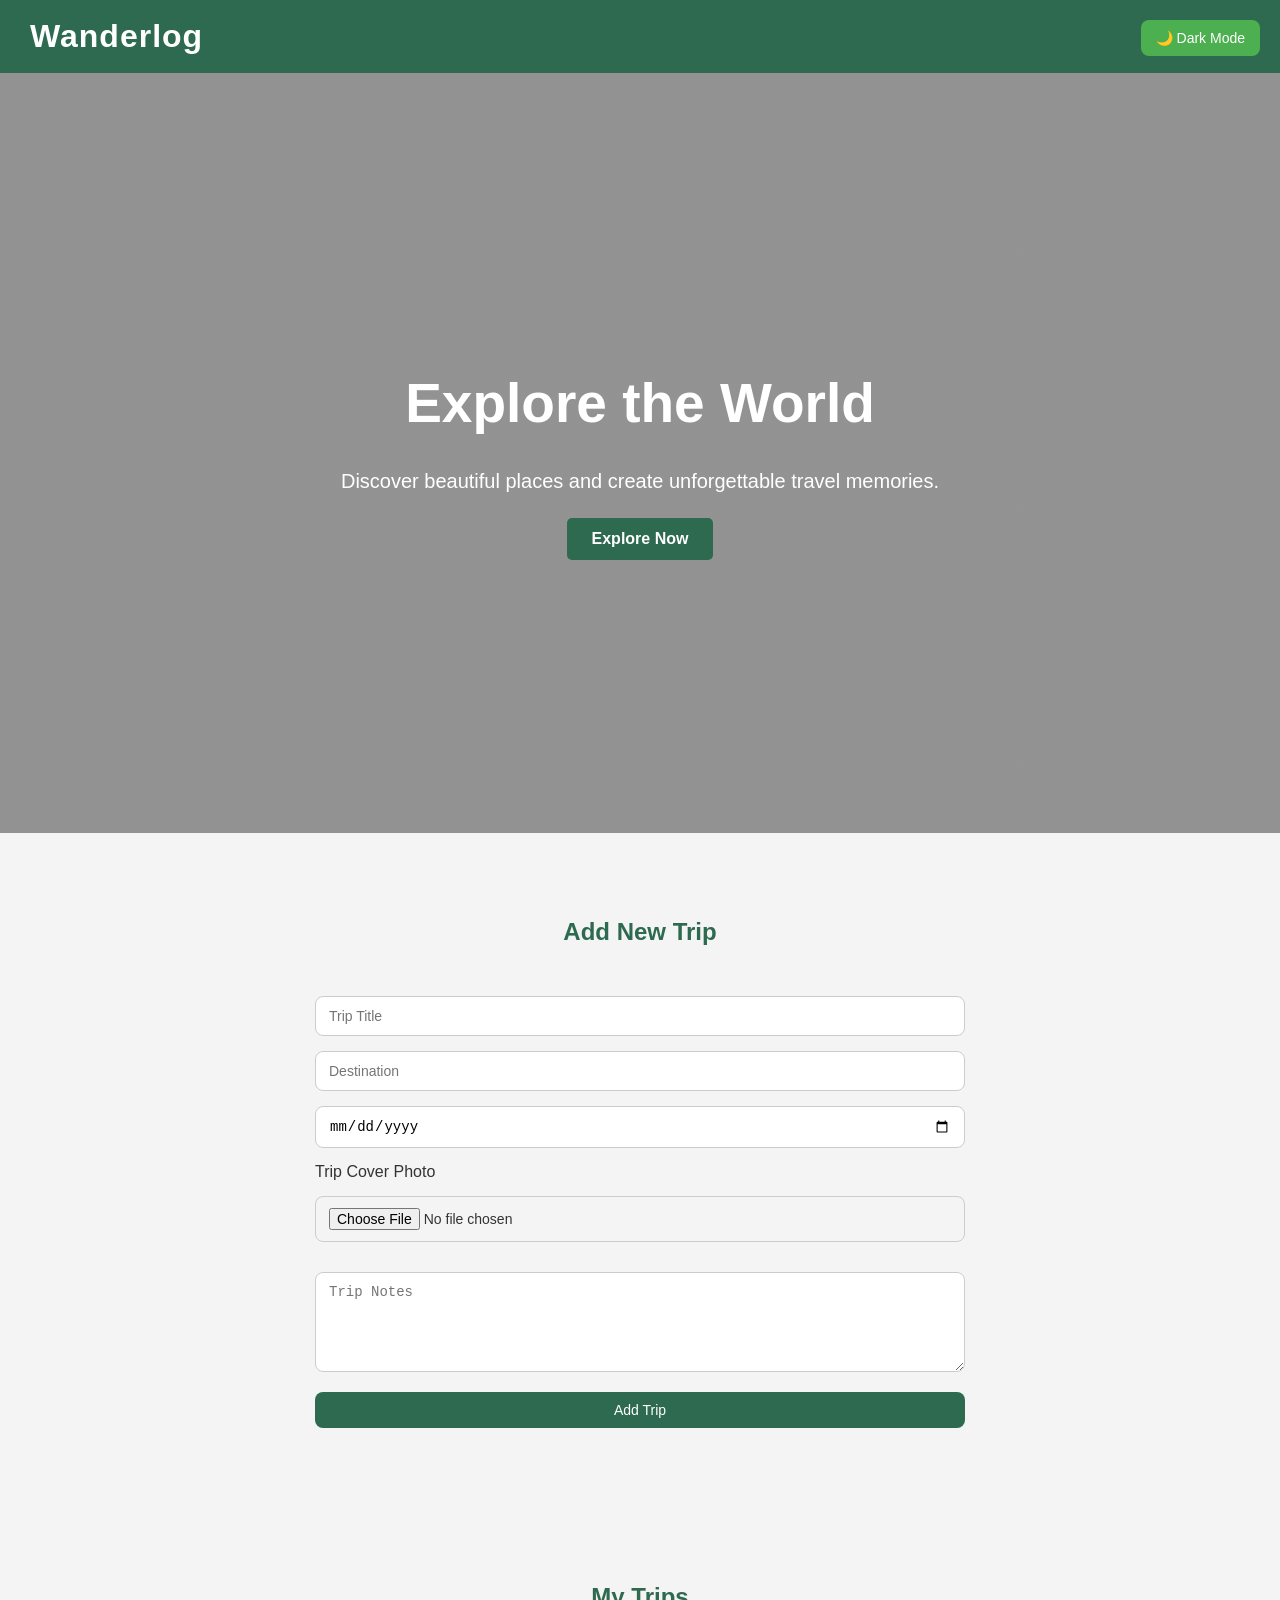
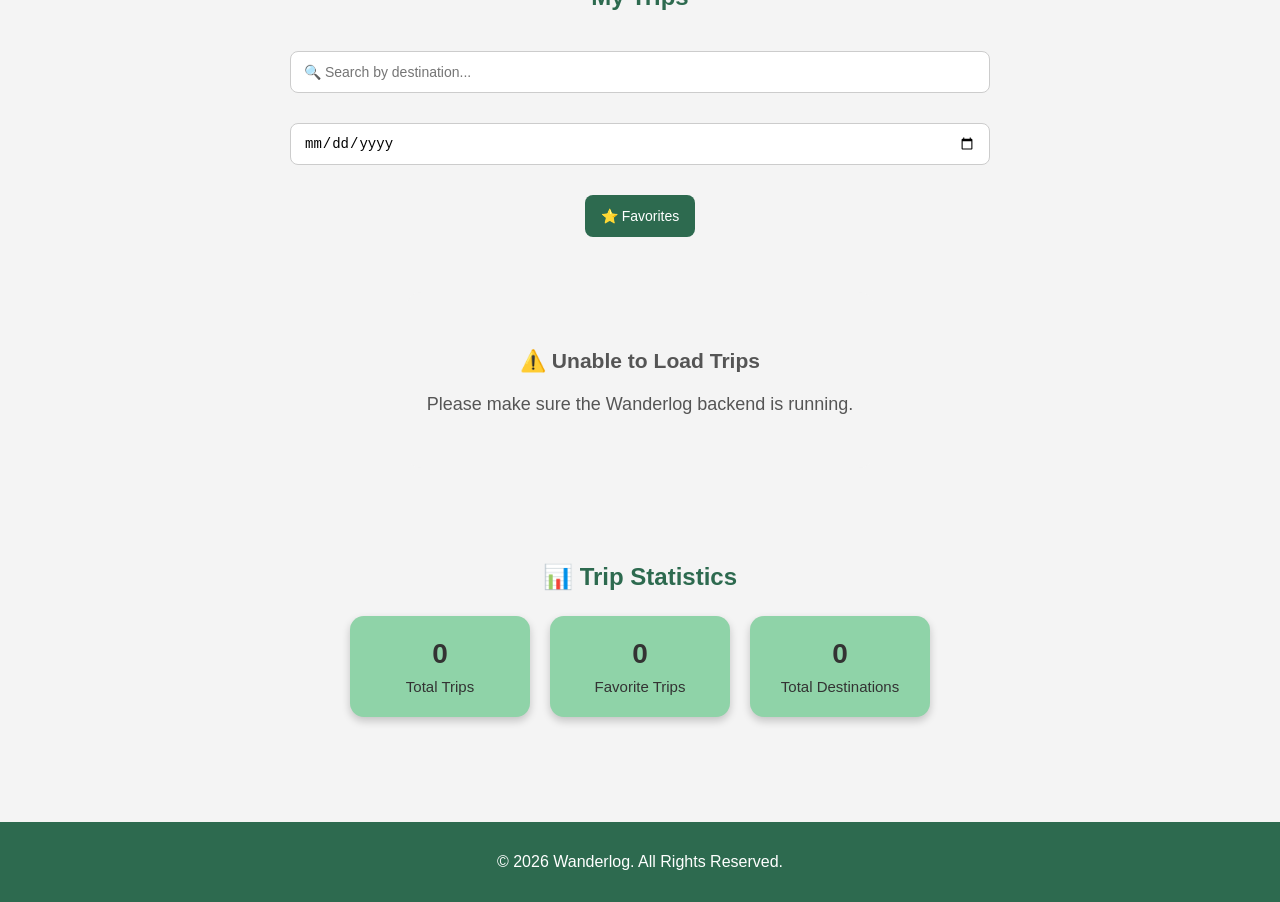
==== commit e2d5becb: "Simplify navigation and remove unused sections" ====
--- a/index.html
+++ b/index.html
@@ -11,55 +11,18 @@
 <header>
     <h1>Wanderlog</h1>
     <button onclick="viewProfile()">👤 View Profile</button> 
-    <nav>
-        <a href="#home">Home</a>
-        <a href="#destinations">Destinations</a>
-        <a href="#about">About</a>
-    </nav>
 </header>
 
 <button id="themeToggle">🌙 Dark Mode</button>
 
 <main>
-   <section class="hero" id="home">
+   <section class="hero">
     <h2>Explore the World</h2>
     <p>Discover beautiful places and create unforgettable travel memories.</p>
     <a href="#tripFormSection" class="btn">Explore Now</a>
 </section>
 
-<section id="destinations" class="destinations">
 
-    <h2>🌍 Popular Destinations</h2>
-
-    <p class="section-description">
-        Explore some amazing destinations for your next adventure.
-    </p>
-
-    <div class="destination-container">
-
-        <div class="destination-card">
-            <h3>🏖️ Goa</h3>
-            <p>Beautiful beaches, vibrant nightlife, and relaxing views.</p>
-        </div>
-
-        <div class="destination-card">
-            <h3>🏔️ Manali</h3>
-            <p>Snowy mountains, peaceful valleys, and adventure activities.</p>
-        </div>
-
-        <div class="destination-card">
-            <h3>🏰 Jaipur</h3>
-            <p>Historic forts, beautiful architecture, and rich culture.</p>
-        </div>
-
-        <div class="destination-card">
-            <h3>🌆 Delhi</h3>
-            <p>Explore historical monuments, markets, and modern attractions.</p>
-        </div>
-
-    </div>
-
-</section>
 <section class="trip-form" id="tripFormSection">
 
     <h2>Add New Trip</h2>
@@ -145,42 +108,6 @@
     <button onclick="closeDetails()">Close</button>
 </div>
 </section>
-
-<section id="about" class="about">
-
-    <h2>ℹ️ About Wanderlog</h2>
-
-    <p>
-        Wanderlog is a full-stack trip planning web application designed
-        to help users organize and manage their travel plans easily.
-    </p>
-
-    <p>
-        Users can add, edit, delete, and favorite trips, upload trip
-        images, search and filter destinations, and view trip statistics.
-    </p>
-
-    <div class="about-features">
-
-        <div>
-            ✈️ Plan Your Trips
-        </div>
-
-        <div>
-            ⭐ Save Favorites
-        </div>
-
-        <div>
-            🖼️ Add Travel Photos
-        </div>
-
-        <div>
-            🌙 Use Dark Mode
-        </div>
-
-    </div>
-
-</section>
 </main>
 
 <footer>
--- a/style.css
+++ b/style.css
@@ -57,12 +57,6 @@
     margin: 0;
 }
 
-nav a {
-    color: white;
-    text-decoration: none;
-    margin-left: 20px;
-    font-weight: bold;
-}
 
 
 /* ===== DARK MODE BUTTON ===== */
@@ -469,16 +463,6 @@
         max-width: 300px;
     }
 
-    nav {
-        margin-top: 15px;
-        display: flex;
-        flex-direction: column;
-        gap: 10px;
-    }
-
-    nav a {
-        margin: 0;
-    }
 
     .hero {
         height: 70vh;
@@ -571,125 +555,3 @@
     box-shadow: 0 0 8px rgba(79, 157, 166, 0.34);
 }
 
-/* ================================
-   DESTINATIONS SECTION
-================================ */
-
-.destinations {
-    padding: 60px 10%;
-    text-align: center;
-}
-
-.destinations h2 {
-    font-size: 32px;
-    margin-bottom: 10px;
-}
-
-.section-description {
-    margin-bottom: 30px;
-    font-size: 17px;
-}
-
-.destination-container {
-    display: grid;
-    grid-template-columns: repeat(4, 1fr);
-    gap: 20px;
-}
-
-.destination-card {
-    padding: 25px;
-    border-radius: 12px;
-    background: white;
-    box-shadow: 0 4px 12px rgba(0, 0, 0, 0.12);
-    transition: transform 0.3s ease;
-}
-
-.destination-card:hover {
-    transform: translateY(-8px);
-}
-
-.destination-card h3 {
-    margin-bottom: 12px;
-}
-
-.destination-card p {
-    line-height: 1.6;
-}
-
-
-/* ================================
-   ABOUT SECTION
-================================ */
-
-.about {
-    padding: 60px 10%;
-    text-align: center;
-}
-
-.about h2 {
-    font-size: 32px;
-    margin-bottom: 20px;
-}
-
-.about p {
-    max-width: 800px;
-    margin: 15px auto;
-    line-height: 1.7;
-}
-
-.about-features {
-    display: flex;
-    justify-content: center;
-    flex-wrap: wrap;
-    gap: 15px;
-    margin-top: 30px;
-}
-
-.about-features div {
-    padding: 15px 20px;
-    border-radius: 10px;
-    background: #f1f5f9;
-    font-weight: 600;
-}
-
-
-/* ================================
-   DARK MODE SUPPORT
-================================ */
-
-.dark .destination-card {
-    background: #1e293b;
-    color: white;
-}
-
-.dark .about-features div {
-    background: #334155;
-    color: white;
-}
-
-
-/* ================================
-   RESPONSIVE DESIGN
-================================ */
-
-@media (max-width: 900px) {
-
-    .destination-container {
-        grid-template-columns: repeat(2, 1fr);
-    }
-
-}
-
-
-@media (max-width: 600px) {
-
-    .destination-container {
-        grid-template-columns: 1fr;
-    }
-
-    .destinations,
-    .about {
-        padding: 40px 5%;
-    }
-
-}
